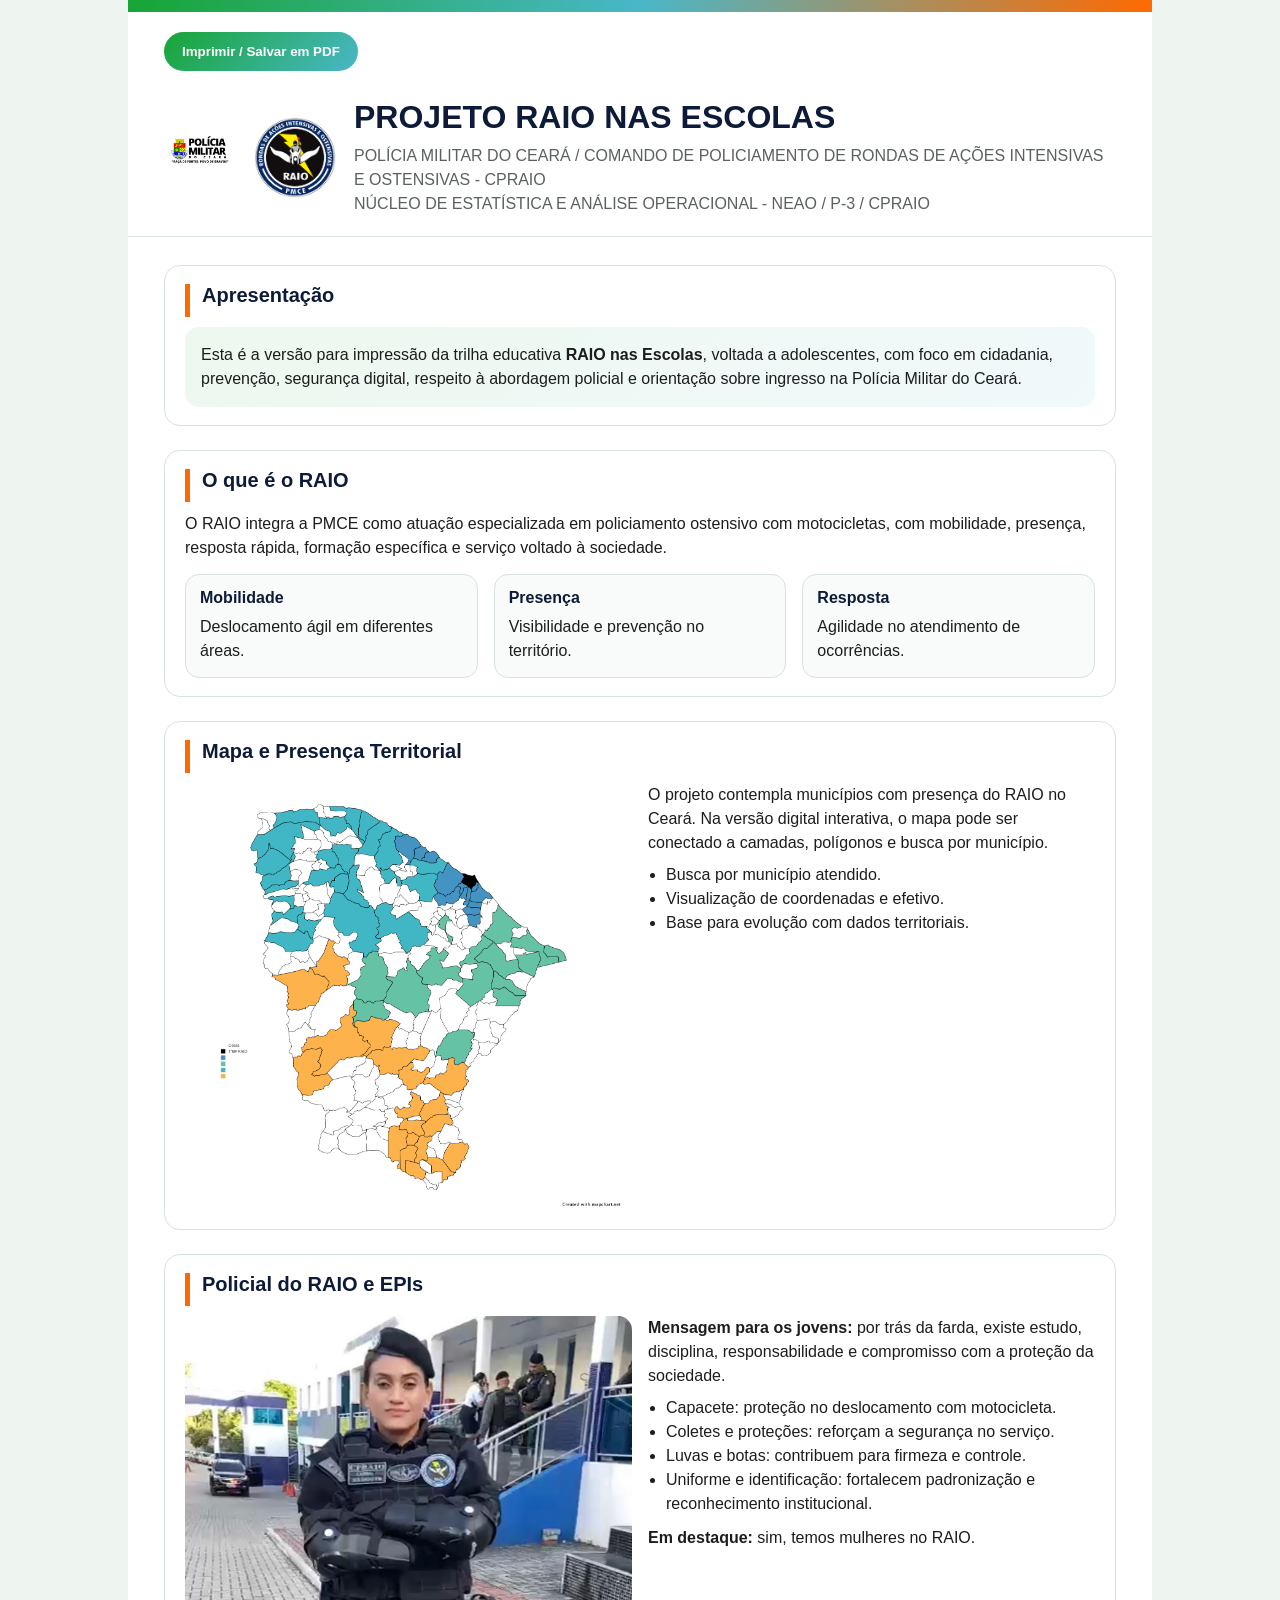
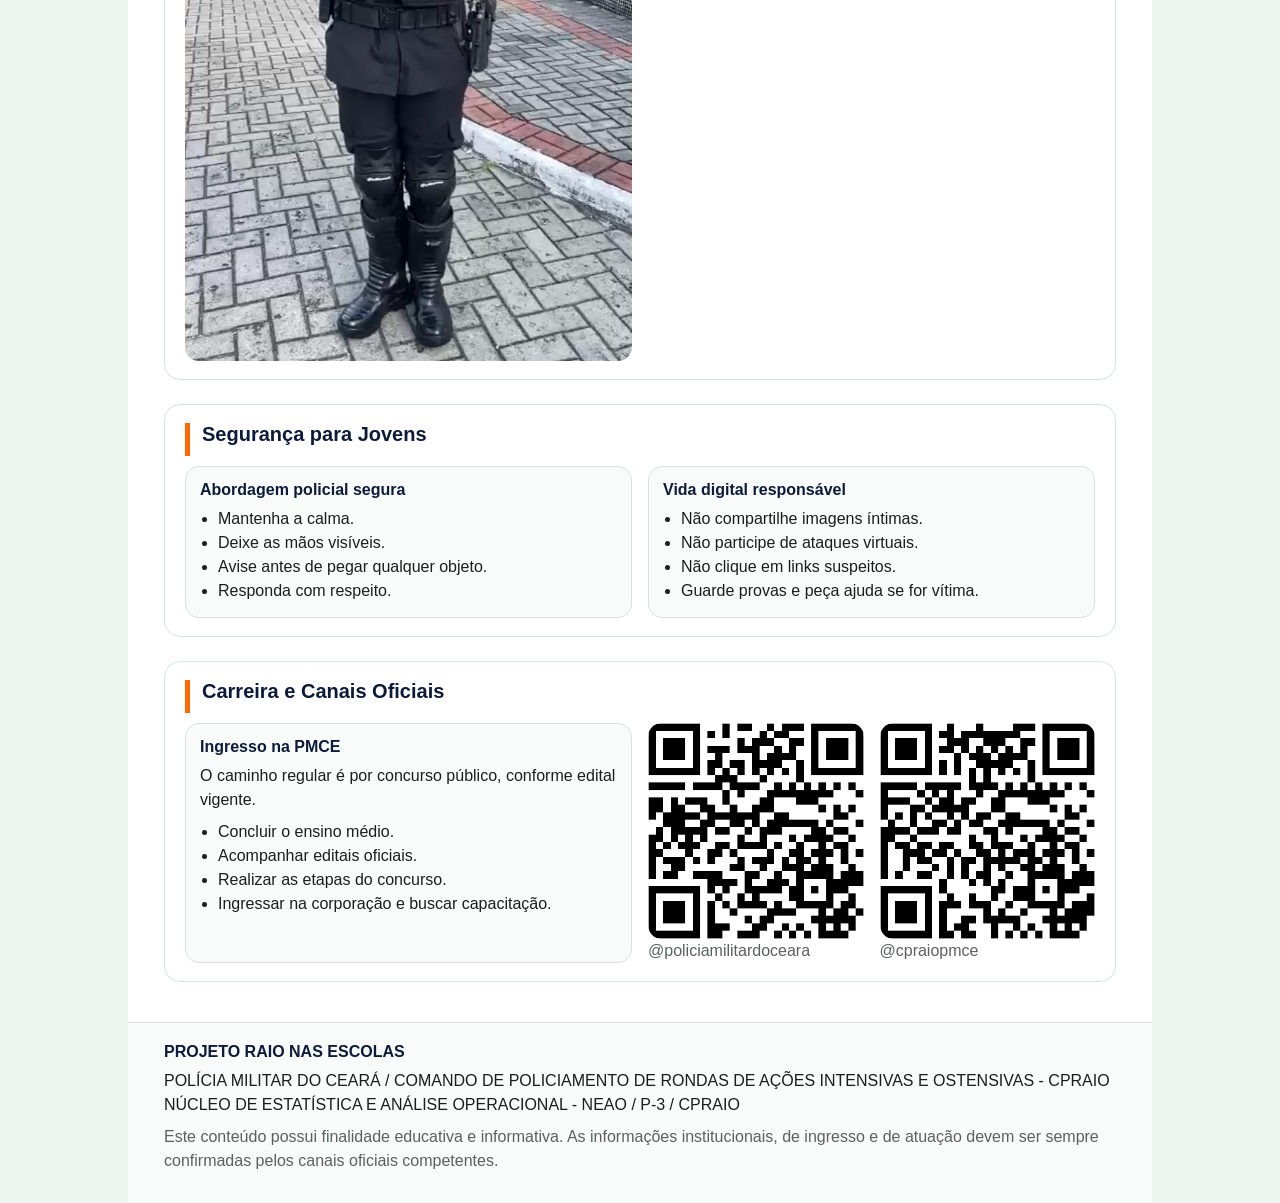
==== impressao.html @ e6061048 "first commit" ====
<!DOCTYPE html>
<html lang="pt-BR">
  <head>
    <meta charset="UTF-8" />
    <meta name="viewport" content="width=device-width, initial-scale=1.0" />
    <title>RAIO nas Escolas | Versão para Impressão</title>
    <style>
      :root {
        --green: #18a535;
        --teal: #49b7c8;
        --orange: #ff6a00;
        --navy: #0d1b39;
        --text: #1d1d1d;
        --muted: #5a615f;
        --paper: #ffffff;
        --line: #d8e3dd;
      }

      * {
        box-sizing: border-box;
      }

      body {
        margin: 0;
        font-family: Arial, Helvetica, sans-serif;
        color: var(--text);
        background: #eef5f1;
      }

      .sheet {
        width: min(100%, 1024px);
        margin: 0 auto;
        background: var(--paper);
        min-height: 100vh;
      }

      .topbar {
        height: 12px;
        background: linear-gradient(90deg, var(--green), var(--teal), var(--orange));
      }

      .header {
        padding: 28px 36px 20px;
        border-bottom: 1px solid var(--line);
      }

      .header-brand {
        display: flex;
        align-items: center;
        gap: 18px;
      }

      .header-brand img {
        width: 72px;
        height: 72px;
        object-fit: contain;
      }

      .header-brand .logo-raio {
        width: 82px;
        height: 82px;
      }

      h1,
      h2,
      h3 {
        margin: 0;
        color: var(--navy);
      }

      h1 {
        font-size: 2rem;
        margin-bottom: 8px;
      }

      h2 {
        font-size: 1.25rem;
        margin-bottom: 10px;
      }

      h3 {
        font-size: 1rem;
        margin-bottom: 8px;
      }

      .header-meta p,
      .footer p,
      .section p,
      li {
        margin: 0;
        line-height: 1.5;
      }

      .header-meta p {
        color: var(--muted);
      }

      .content {
        padding: 28px 36px 40px;
        display: grid;
        gap: 24px;
      }

      .section {
        border: 1px solid var(--line);
        border-radius: 16px;
        padding: 18px 20px;
      }

      .section-title {
        display: inline-block;
        padding-left: 12px;
        border-left: 5px solid var(--orange);
        margin-bottom: 10px;
      }

      .grid-2,
      .grid-3 {
        display: grid;
        gap: 16px;
      }

      .grid-2 {
        grid-template-columns: repeat(2, minmax(0, 1fr));
      }

      .grid-3 {
        grid-template-columns: repeat(3, minmax(0, 1fr));
      }

      .card {
        padding: 14px;
        border-radius: 14px;
        background: #f8fbfa;
        border: 1px solid var(--line);
      }

      .hero-note {
        padding: 16px;
        border-radius: 14px;
        background: linear-gradient(145deg, rgba(24, 165, 53, 0.08), rgba(73, 183, 200, 0.08));
      }

      .image-box img,
      .qr-box img {
        width: 100%;
        border-radius: 14px;
        display: block;
      }

      ul {
        margin: 8px 0 0;
        padding-left: 18px;
      }

      .footer {
        padding: 20px 36px 30px;
        border-top: 1px solid var(--line);
        background: #f8fbfa;
      }

      .footer strong {
        display: block;
        margin-bottom: 8px;
        color: var(--navy);
      }

      .muted {
        color: var(--muted);
      }

      .print-actions {
        padding: 20px 36px 0;
      }

      .print-actions button {
        border: 0;
        border-radius: 999px;
        padding: 12px 18px;
        background: linear-gradient(135deg, var(--green), var(--teal));
        color: #fff;
        font-weight: 700;
        cursor: pointer;
      }

      @media print {
        body {
          background: #fff;
        }

        .sheet {
          width: 100%;
        }

        .print-actions {
          display: none;
        }

        @page {
          size: A4;
          margin: 12mm;
        }
      }
    </style>
  </head>
  <body>
    <div class="sheet">
      <div class="topbar"></div>

      <div class="print-actions">
        <button type="button" onclick="window.print()">Imprimir / Salvar em PDF</button>
      </div>

      <header class="header">
        <div class="header-brand">
          <img src="logo_PMCE.png" alt="Logo da Polícia Militar do Ceará" />
          <img class="logo-raio" src="logo_raio.png" alt="Logo do RAIO" />
          <div class="header-meta">
            <h1>PROJETO RAIO NAS ESCOLAS</h1>
            <p>POLÍCIA MILITAR DO CEARÁ / COMANDO DE POLICIAMENTO DE RONDAS DE AÇÕES INTENSIVAS E OSTENSIVAS - CPRAIO</p>
            <p>NÚCLEO DE ESTATÍSTICA E ANÁLISE OPERACIONAL - NEAO / P-3 / CPRAIO</p>
          </div>
        </div>
      </header>

      <main class="content">
        <section class="section">
          <div class="section-title">
            <h2>Apresentação</h2>
          </div>
          <div class="hero-note">
            <p>
              Esta é a versão para impressão da trilha educativa <strong>RAIO nas Escolas</strong>,
              voltada a adolescentes, com foco em cidadania, prevenção, segurança
              digital, respeito à abordagem policial e orientação sobre ingresso
              na Polícia Militar do Ceará.
            </p>
          </div>
        </section>

        <section class="section">
          <div class="section-title">
            <h2>O que é o RAIO</h2>
          </div>
          <p>
            O RAIO integra a PMCE como atuação especializada em policiamento
            ostensivo com motocicletas, com mobilidade, presença, resposta rápida,
            formação específica e serviço voltado à sociedade.
          </p>
          <div class="grid-3" style="margin-top: 14px;">
            <div class="card"><h3>Mobilidade</h3><p>Deslocamento ágil em diferentes áreas.</p></div>
            <div class="card"><h3>Presença</h3><p>Visibilidade e prevenção no território.</p></div>
            <div class="card"><h3>Resposta</h3><p>Agilidade no atendimento de ocorrências.</p></div>
          </div>
        </section>

        <section class="section">
          <div class="section-title">
            <h2>Mapa e Presença Territorial</h2>
          </div>
          <div class="grid-2">
            <div class="image-box">
              <img src="assets/images/extracted/p12_X41.png" alt="Mapa do Ceará usado como base visual do projeto" />
            </div>
            <div>
              <p>
                O projeto contempla municípios com presença do RAIO no Ceará.
                Na versão digital interativa, o mapa pode ser conectado a camadas,
                polígonos e busca por município.
              </p>
              <ul>
                <li>Busca por município atendido.</li>
                <li>Visualização de coordenadas e efetivo.</li>
                <li>Base para evolução com dados territoriais.</li>
              </ul>
            </div>
          </div>
        </section>

        <section class="section">
          <div class="section-title">
            <h2>Policial do RAIO e EPIs</h2>
          </div>
          <div class="grid-2">
            <div class="image-box">
              <img src="Imagens RAIO/Raio_09_PFEM.jpeg" alt="Policial feminina do RAIO em imagem institucional" />
            </div>
            <div>
              <p><strong>Mensagem para os jovens:</strong> por trás da farda, existe estudo, disciplina, responsabilidade e compromisso com a proteção da sociedade.</p>
              <ul>
                <li>Capacete: proteção no deslocamento com motocicleta.</li>
                <li>Coletes e proteções: reforçam a segurança no serviço.</li>
                <li>Luvas e botas: contribuem para firmeza e controle.</li>
                <li>Uniforme e identificação: fortalecem padronização e reconhecimento institucional.</li>
              </ul>
              <p style="margin-top: 10px;"><strong>Em destaque:</strong> sim, temos mulheres no RAIO.</p>
            </div>
          </div>
        </section>

        <section class="section">
          <div class="section-title">
            <h2>Segurança para Jovens</h2>
          </div>
          <div class="grid-2">
            <div class="card">
              <h3>Abordagem policial segura</h3>
              <ul>
                <li>Mantenha a calma.</li>
                <li>Deixe as mãos visíveis.</li>
                <li>Avise antes de pegar qualquer objeto.</li>
                <li>Responda com respeito.</li>
              </ul>
            </div>
            <div class="card">
              <h3>Vida digital responsável</h3>
              <ul>
                <li>Não compartilhe imagens íntimas.</li>
                <li>Não participe de ataques virtuais.</li>
                <li>Não clique em links suspeitos.</li>
                <li>Guarde provas e peça ajuda se for vítima.</li>
              </ul>
            </div>
          </div>
        </section>

        <section class="section">
          <div class="section-title">
            <h2>Carreira e Canais Oficiais</h2>
          </div>
          <div class="grid-2">
            <div class="card">
              <h3>Ingresso na PMCE</h3>
              <p>O caminho regular é por concurso público, conforme edital vigente.</p>
              <ul>
                <li>Concluir o ensino médio.</li>
                <li>Acompanhar editais oficiais.</li>
                <li>Realizar as etapas do concurso.</li>
                <li>Ingressar na corporação e buscar capacitação.</li>
              </ul>
            </div>
            <div class="grid-2">
              <div class="qr-box">
                <img src="assets/qrcodes/instagram-pmce.png" alt="QR Code do Instagram da PMCE" />
                <p class="muted">@policiamilitardoceara</p>
              </div>
              <div class="qr-box">
                <img src="assets/qrcodes/instagram-cpraio.png" alt="QR Code do Instagram do CPRAio" />
                <p class="muted">@cpraiopmce</p>
              </div>
            </div>
          </div>
        </section>
      </main>

      <footer class="footer">
        <strong>PROJETO RAIO NAS ESCOLAS</strong>
        <p>POLÍCIA MILITAR DO CEARÁ / COMANDO DE POLICIAMENTO DE RONDAS DE AÇÕES INTENSIVAS E OSTENSIVAS - CPRAIO</p>
        <p>NÚCLEO DE ESTATÍSTICA E ANÁLISE OPERACIONAL - NEAO / P-3 / CPRAIO</p>
        <p class="muted" style="margin-top: 8px;">
          Este conteúdo possui finalidade educativa e informativa. As informações
          institucionais, de ingresso e de atuação devem ser sempre confirmadas
          pelos canais oficiais competentes.
        </p>
      </footer>
    </div>
  </body>
</html>
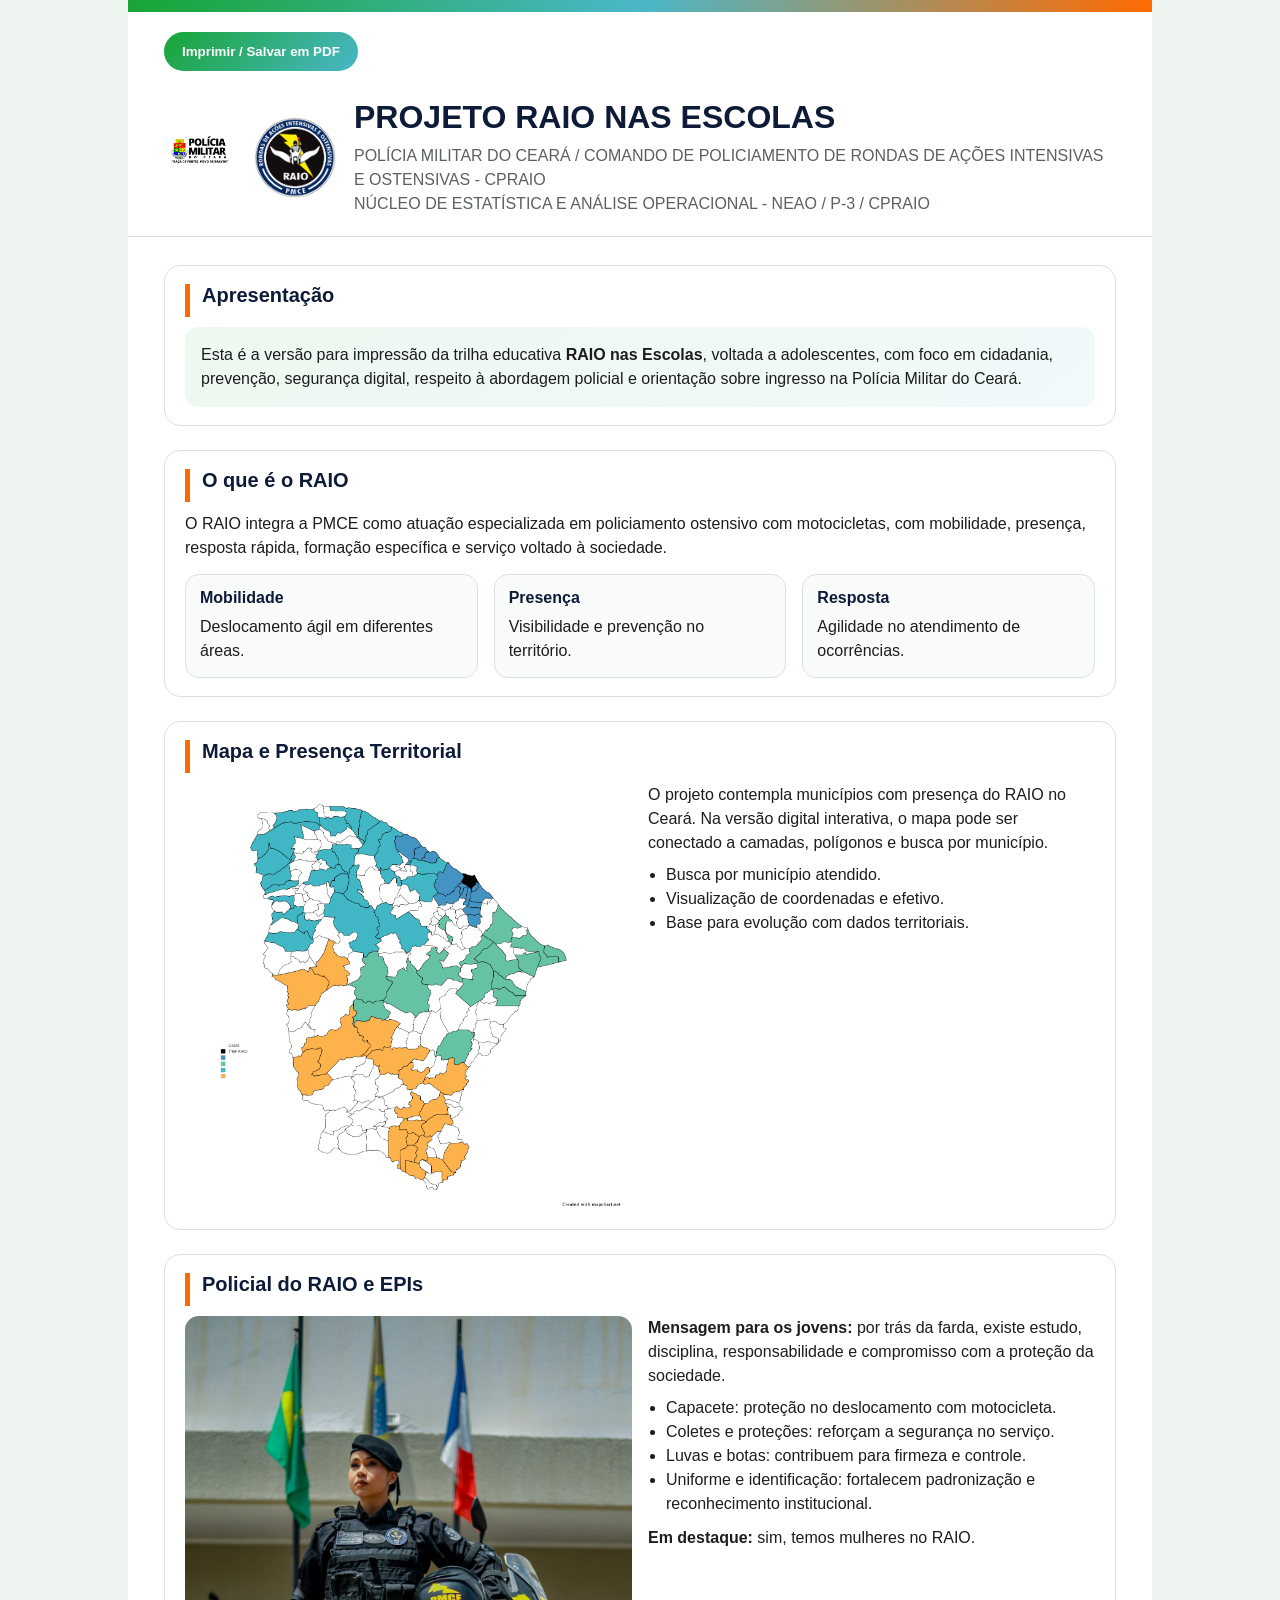
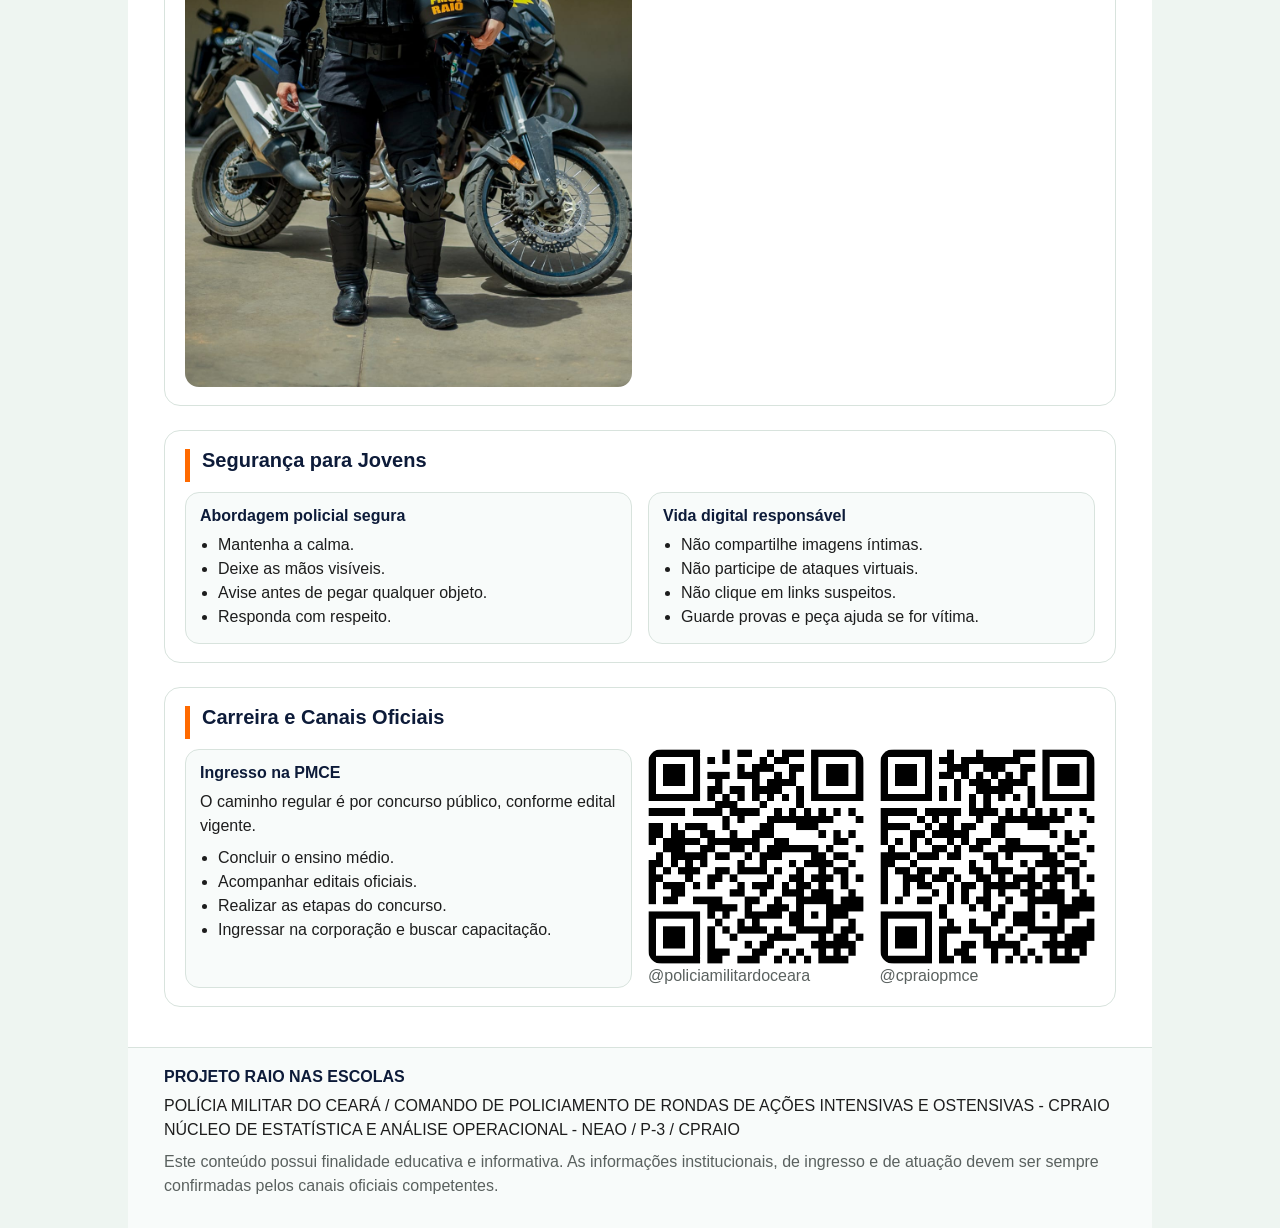
==== commit 6c91d5b8: "Atualiza imagem do perfil feminino RAIO" ====
--- a/impressao.html
+++ b/impressao.html
@@ -283,7 +283,7 @@
           </div>
           <div class="grid-2">
             <div class="image-box">
-              <img src="Imagens RAIO/Raio_09_PFEM.jpeg" alt="Policial feminina do RAIO em imagem institucional" />
+              <img src="Imagens RAIO/Raio_10.jpeg" alt="Policial feminina do RAIO em imagem institucional" />
             </div>
             <div>
               <p><strong>Mensagem para os jovens:</strong> por trás da farda, existe estudo, disciplina, responsabilidade e compromisso com a proteção da sociedade.</p>
